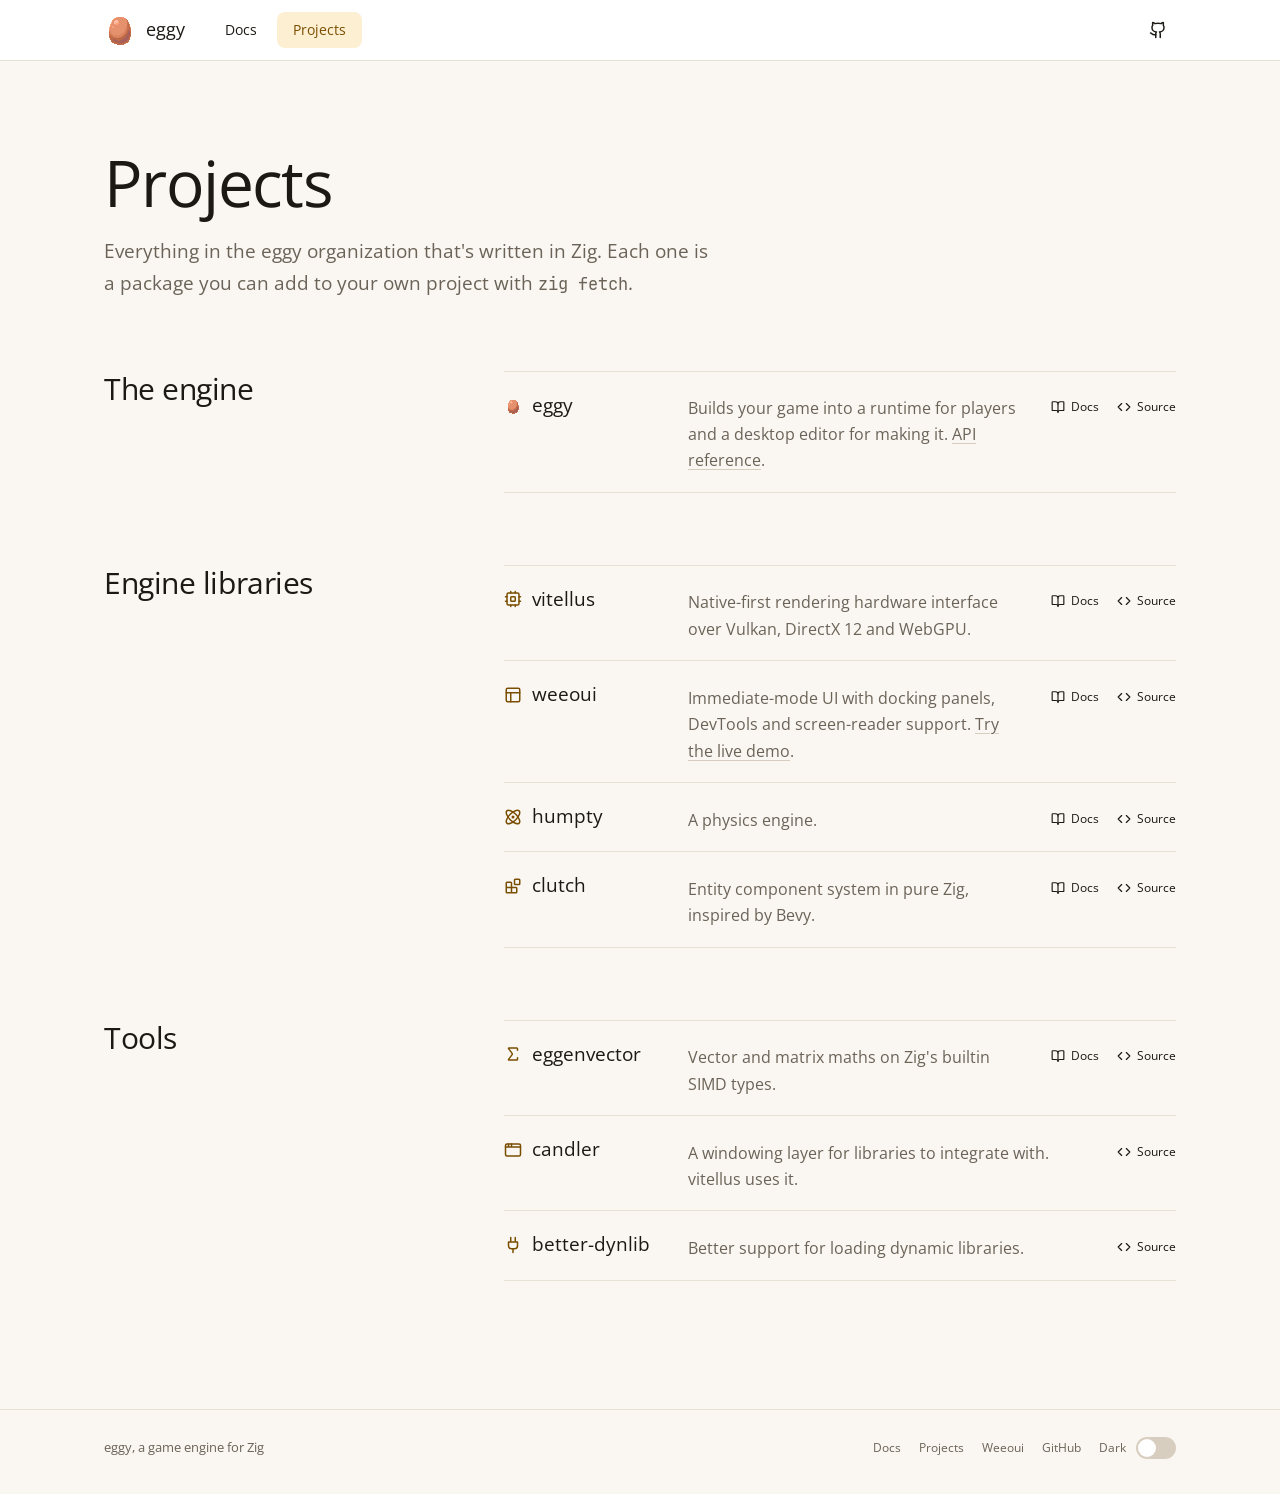
==== projects.html @ 6125e794 "Add the eggy homepage in weeoui's Yolk theme A home page leading with the editor, and a Projects pag" ====
<!doctype html>
<html lang="en">
<head>
  <meta charset="utf-8">
  <meta name="viewport" content="width=device-width, initial-scale=1">
  <title>Projects: eggy</title>
  <meta name="description" content="Every Zig project in the eggy organization: the engine, its libraries, and the tools around them.">
  <meta name="theme-color" content="#faf7f2" media="(prefers-color-scheme: light)">
  <meta name="theme-color" content="#15120f" media="(prefers-color-scheme: dark)">
  <link rel="icon" href="assets/icon.svg" type="image/svg+xml">
  <link rel="apple-touch-icon" href="assets/icon.png">
  <link rel="preload" href="assets/fonts/OpenSans-Regular.ttf" as="font" type="font/ttf" crossorigin>
  <link rel="stylesheet" href="style.css">
  <script>
    // Apply a saved theme before first paint; with none saved, the page follows the system.
    try { const saved = localStorage.getItem('theme'); if (saved) document.documentElement.dataset.theme = saved; } catch {}
  </script>
</head>
<body>
  <svg class="sprite" aria-hidden="true">
    <symbol id="i-docs" viewBox="0 0 24 24"><path d="M12 7v14"/><path d="M3 18a1 1 0 0 1-1-1V4a1 1 0 0 1 1-1h5a4 4 0 0 1 4 4 4 4 0 0 1 4-4h5a1 1 0 0 1 1 1v13a1 1 0 0 1-1 1h-6a3 3 0 0 0-3 3 3 3 0 0 0-3-3z"/></symbol>
    <symbol id="i-source" viewBox="0 0 24 24"><path d="m16 18 6-6-6-6M8 6l-6 6 6 6"/></symbol>
    <symbol id="i-github" viewBox="0 0 24 24"><path d="M15 22v-4a4.8 4.8 0 0 0-1-3.5c3 0 6-2 6-5.5.08-1.25-.27-2.48-1-3.5.28-1.15.28-2.35 0-3.5 0 0-1 0-3 1.5-2.64-.5-5.36-.5-8 0C6 2 5 2 5 2c-.3 1.15-.3 2.35 0 3.5A5.4 5.4 0 0 0 4 9c0 3.5 3 5.5 6 5.5-.39.49-.68 1.05-.85 1.65-.17.6-.22 1.23-.15 1.85v4"/><path d="M9 18c-4.51 2-5-2-7-2"/></symbol>
    <symbol id="i-vitellus" viewBox="0 0 24 24"><rect width="16" height="16" x="4" y="4" rx="2"/><rect width="6" height="6" x="9" y="9" rx="1"/><path d="M15 2v2M15 20v2M2 15h2M2 9h2M20 15h2M20 9h2M9 2v2M9 20v2"/></symbol>
    <symbol id="i-weeoui" viewBox="0 0 24 24"><rect width="18" height="18" x="3" y="3" rx="2"/><path d="M3 9h18M9 21V9"/></symbol>
    <symbol id="i-humpty" viewBox="0 0 24 24"><circle cx="12" cy="12" r="1"/><path d="M20.2 20.2c2.04-2.03.02-7.36-4.5-11.9-4.54-4.52-9.87-6.54-11.9-4.5-2.04 2.03-.02 7.36 4.5 11.9 4.54 4.52 9.87 6.54 11.9 4.5Z"/><path d="M15.7 15.7c4.52-4.54 6.54-9.87 4.5-11.9-2.03-2.04-7.36-.02-11.9 4.5-4.52 4.54-6.54 9.87-4.5 11.9 2.03 2.04 7.36.02 11.9-4.5Z"/></symbol>
    <symbol id="i-clutch" viewBox="0 0 24 24"><rect width="7" height="7" x="14" y="3" rx="1"/><path d="M10 21V8a1 1 0 0 0-1-1H4a1 1 0 0 0-1 1v12a1 1 0 0 0 1 1h12a1 1 0 0 0 1-1v-5a1 1 0 0 0-1-1H3"/></symbol>
    <symbol id="i-eggenvector" viewBox="0 0 24 24"><path d="M18 7V5a1 1 0 0 0-1-1H6.5a.5.5 0 0 0-.4.8l4.5 6a2 2 0 0 1 0 2.4l-4.5 6a.5.5 0 0 0 .4.8H17a1 1 0 0 0 1-1v-2"/></symbol>
    <symbol id="i-candler" viewBox="0 0 24 24"><rect x="2" y="4" width="20" height="16" rx="2"/><path d="M10 4v4M2 8h20M6 4v4"/></symbol>
    <symbol id="i-better-dynlib" viewBox="0 0 24 24"><path d="M12 22v-5M9 8V2M15 8V2M18 8v5a4 4 0 0 1-4 4h-4a4 4 0 0 1-4-4V8Z"/></symbol>
  </svg>
  <header class="titlebar">
    <div class="wrap">
      <a class="brand" href="index.html"><img src="assets/icon.svg" alt="" width="32" height="32">eggy</a>
      <nav aria-label="Main">
        <a class="btn btn-ghost" href="https://eggyengine.github.io/eggy/">Docs</a>
        <a class="btn btn-ghost" href="projects.html" aria-current="page">Projects</a>
      </nav>
      <a class="btn btn-ghost btn-icon" href="https://github.com/eggyengine" aria-label="eggy on GitHub"><svg class="i" aria-hidden="true"><use href="#i-github"/></svg></a>
    </div>
  </header>

  <main>
    <section class="page-head">
      <div class="wrap">
        <h1>Projects</h1>
        <p class="lead">Everything in the eggy organization that's written in Zig. Each one is a package you can add to your own project with <code>zig fetch</code>.</p>
      </div>
    </section>

    <section class="section">
      <div class="wrap">
        <h2>The engine</h2>
        <div class="body">
          <ul class="projects">
            <li>
              <h3><img class="i" src="assets/icon.svg" alt="" width="16" height="16">eggy</h3>
              <p>Builds your game into a runtime for players and a desktop editor for making it. <a href="https://eggyengine.github.io/eggy/api/">API reference</a>.</p>
              <div class="links"><a class="btn btn-ghost btn-sm" href="https://eggyengine.github.io/eggy/"><svg class="i" aria-hidden="true"><use href="#i-docs"/></svg>Docs</a><a class="btn btn-ghost btn-sm" href="https://github.com/eggyengine/eggy"><svg class="i" aria-hidden="true"><use href="#i-source"/></svg>Source</a></div>
            </li>
          </ul>
        </div>
      </div>
    </section>

    <section class="section">
      <div class="wrap">
        <h2>Engine libraries</h2>
        <div class="body">
          <ul class="projects">
            <li>
              <h3><svg class="i" aria-hidden="true"><use href="#i-vitellus"/></svg>vitellus</h3>
              <p>Native-first rendering hardware interface over Vulkan, DirectX 12 and WebGPU.</p>
              <div class="links"><a class="btn btn-ghost btn-sm" href="https://eggyengine.github.io/vitellus/"><svg class="i" aria-hidden="true"><use href="#i-docs"/></svg>Docs</a><a class="btn btn-ghost btn-sm" href="https://github.com/eggyengine/vitellus"><svg class="i" aria-hidden="true"><use href="#i-source"/></svg>Source</a></div>
            </li>
            <li>
              <h3><svg class="i" aria-hidden="true"><use href="#i-weeoui"/></svg>weeoui</h3>
              <p>Immediate-mode UI with docking panels, DevTools and screen-reader support. <a href="https://eggyengine.github.io/weeoui/demo/">Try the live demo</a>.</p>
              <div class="links"><a class="btn btn-ghost btn-sm" href="https://eggyengine.github.io/weeoui/"><svg class="i" aria-hidden="true"><use href="#i-docs"/></svg>Docs</a><a class="btn btn-ghost btn-sm" href="https://github.com/eggyengine/weeoui"><svg class="i" aria-hidden="true"><use href="#i-source"/></svg>Source</a></div>
            </li>
            <li>
              <h3><svg class="i" aria-hidden="true"><use href="#i-humpty"/></svg>humpty</h3>
              <p>A physics engine.</p>
              <div class="links"><a class="btn btn-ghost btn-sm" href="https://eggyengine.github.io/humpty/"><svg class="i" aria-hidden="true"><use href="#i-docs"/></svg>Docs</a><a class="btn btn-ghost btn-sm" href="https://github.com/eggyengine/humpty"><svg class="i" aria-hidden="true"><use href="#i-source"/></svg>Source</a></div>
            </li>
            <li>
              <h3><svg class="i" aria-hidden="true"><use href="#i-clutch"/></svg>clutch</h3>
              <p>Entity component system in pure Zig, inspired by Bevy.</p>
              <div class="links"><a class="btn btn-ghost btn-sm" href="https://eggyengine.github.io/clutch/"><svg class="i" aria-hidden="true"><use href="#i-docs"/></svg>Docs</a><a class="btn btn-ghost btn-sm" href="https://github.com/eggyengine/clutch"><svg class="i" aria-hidden="true"><use href="#i-source"/></svg>Source</a></div>
            </li>
          </ul>
        </div>
      </div>
    </section>

    <section class="section">
      <div class="wrap">
        <h2>Tools</h2>
        <div class="body">
          <ul class="projects">
            <li>
              <h3><svg class="i" aria-hidden="true"><use href="#i-eggenvector"/></svg>eggenvector</h3>
              <p>Vector and matrix maths on Zig's builtin SIMD types.</p>
              <div class="links"><a class="btn btn-ghost btn-sm" href="https://eggyengine.github.io/eggenvector/"><svg class="i" aria-hidden="true"><use href="#i-docs"/></svg>Docs</a><a class="btn btn-ghost btn-sm" href="https://github.com/eggyengine/eggenvector"><svg class="i" aria-hidden="true"><use href="#i-source"/></svg>Source</a></div>
            </li>
            <li>
              <h3><svg class="i" aria-hidden="true"><use href="#i-candler"/></svg>candler</h3>
              <p>A windowing layer for libraries to integrate with. vitellus uses it.</p>
              <div class="links"><a class="btn btn-ghost btn-sm" href="https://github.com/eggyengine/candler"><svg class="i" aria-hidden="true"><use href="#i-source"/></svg>Source</a></div>
            </li>
            <li>
              <h3><svg class="i" aria-hidden="true"><use href="#i-better-dynlib"/></svg>better-dynlib</h3>
              <p>Better support for loading dynamic libraries.</p>
              <div class="links"><a class="btn btn-ghost btn-sm" href="https://github.com/eggyengine/better-dynlib"><svg class="i" aria-hidden="true"><use href="#i-source"/></svg>Source</a></div>
            </li>
          </ul>
        </div>
      </div>
    </section>
  </main>

  <footer class="site-footer">
    <div class="wrap">
      <span>eggy, a game engine for Zig</span>
      <nav aria-label="Footer">
        <a class="btn btn-ghost btn-sm" href="https://eggyengine.github.io/eggy/">Docs</a>
        <a class="btn btn-ghost btn-sm" href="projects.html">Projects</a>
        <a class="btn btn-ghost btn-sm" href="https://eggyengine.github.io/weeoui/">Weeoui</a>
        <a class="btn btn-ghost btn-sm" href="https://github.com/eggyengine">GitHub</a>
        <button class="toggle" id="theme-toggle" role="switch" aria-checked="false" aria-label="Dark theme">
          <span class="label">Dark</span><span class="track"></span>
        </button>
      </nav>
    </div>
  </footer>

  <script src="site.js"></script>
</body>
</html>
---- style.css ----
/* The weeoui "Yolk" theme (eggy/src/weeoui/src/types.zig), as CSS custom properties. */
@font-face {
  font-family: "Open Sans";
  src: url("assets/fonts/OpenSans-Regular.ttf") format("truetype");
  font-display: swap;
}
@font-face {
  font-family: "JetBrains Mono";
  src: url("assets/fonts/JetBrainsMono-Regular.ttf") format("truetype");
  font-display: swap;
}

:root {
  --background: #faf7f2;
  --foreground: #1c1915;
  --card: #ffffff;
  --primary: #f2b233;
  --primary-foreground: #1c1915;
  --secondary: #f3eee6;
  --muted: #f3eee6;
  --muted-foreground: #6b6358;
  --accent: #fcefd2;
  --accent-foreground: #7a4e00;
  --border: #e8e1d6;
  --input: #d8cebf;
  --ring: #e6a019;

  --radius: 10px;
  --radius-sm: calc(var(--radius) * 0.6);
  --radius-md: calc(var(--radius) * 0.8);
  --radius-lg: var(--radius);

  /* weeoui's control text sizes; prose on the site is set larger for reading. */
  --ui-text: 14px;
  --ui-text-sm: 13px;
  --measure: 38rem;
  color-scheme: light;
}

@media (prefers-color-scheme: dark) {
  :root:not([data-theme="light"]) {
    --background: #15120f;
    --foreground: #f3eee6;
    --card: #1e1a16;
    --primary: #f5be4a;
    --primary-foreground: #1a1611;
    --secondary: #29241f;
    --muted: #29241f;
    --muted-foreground: #a69c8f;
    --accent: #3a2e14;
    --accent-foreground: #f5c969;
    --border: #2e2823;
    --input: #433b32;
    --ring: #f5be4a;
    color-scheme: dark;
  }
}
:root[data-theme="dark"] {
  --background: #15120f;
  --foreground: #f3eee6;
  --card: #1e1a16;
  --primary: #f5be4a;
  --primary-foreground: #1a1611;
  --secondary: #29241f;
  --muted: #29241f;
  --muted-foreground: #a69c8f;
  --accent: #3a2e14;
  --accent-foreground: #f5c969;
  --border: #2e2823;
  --input: #433b32;
  --ring: #f5be4a;
  color-scheme: dark;
}

* { box-sizing: border-box; }

/* Scroll thumbs in muted_foreground over the border color, as scroll.zig draws them. */
html { -webkit-text-size-adjust: 100%; scrollbar-color: var(--muted-foreground) var(--border); }

body {
  margin: 0;
  background: var(--background);
  color: var(--foreground);
  font: 16px/1.65 "Open Sans", system-ui, sans-serif;
}

/* weeoui renders a single regular weight; hierarchy comes from size and colour. */
h1, h2, h3 { font-weight: 400; margin: 0; text-wrap: balance; }
p { margin: 0; }
a { color: inherit; text-decoration: underline; text-decoration-color: var(--input); text-underline-offset: 3px; }
a:hover { text-decoration-color: currentColor; }
code, pre { font-family: "JetBrains Mono", ui-monospace, monospace; font-size: 0.875em; }

:focus-visible { outline: 2px solid var(--ring); outline-offset: 2px; border-radius: var(--radius-sm); }
::selection { background: color-mix(in srgb, var(--ring) 35%, transparent); }

/* The logo is pixel art: keep its pixels square at every size. */
img[src$="icon.svg"], img[src$="icon.png"] { image-rendering: pixelated; }

.wrap { max-width: 1120px; margin: 0 auto; padding: 0 24px; }

/* Menu bar, like weeoui's menubar: ghost triggers at the default button size. */
.titlebar { background: var(--card); border-bottom: 1px solid var(--border); }
.titlebar .wrap { display: flex; align-items: center; gap: 4px; height: 60px; }
.brand { display: flex; align-items: center; gap: 10px; margin-right: 20px; font-size: 18px; text-decoration: none; }
.brand img { width: 32px; height: 32px; }
.titlebar nav { display: flex; gap: 4px; flex: 1; min-width: 0; }

/* Buttons: shadcn variants, drawn as weeoui's button.zig draws them. */
.btn {
  display: inline-flex;
  align-items: center;
  justify-content: center;
  gap: 8px;
  height: 36px;
  padding: 0 16px;
  border: 0;
  border-radius: var(--radius-md);
  background: transparent;
  color: var(--foreground);
  font: inherit;
  font-size: var(--ui-text);
  line-height: 1;
  white-space: nowrap;
  text-decoration: none;
  cursor: pointer;
}
.btn svg { width: 16px; height: 16px; flex: none; }
.btn-sm { height: 28px; padding: 0 8px; font-size: 12px; }
.btn-icon { width: 36px; padding: 0; }
.btn-icon svg { width: 18px; height: 18px; }
/* The darker 1px lip under the fill gives the flat button some depth. */
.btn-default {
  background: var(--primary);
  color: var(--primary-foreground);
  box-shadow: inset 0 -1px 0 color-mix(in srgb, var(--primary) 82%, black);
}
.btn-default:hover { background: color-mix(in srgb, var(--primary) 92%, black); }
.btn-outline { background: var(--card); box-shadow: inset 0 0 0 1px var(--input); }
.btn-outline:hover, .btn-ghost:hover { background: var(--accent); color: var(--accent-foreground); }
.btn-ghost[aria-current="page"] { background: var(--accent); color: var(--accent-foreground); }

/* Hero: a plain statement, then the editor itself. */
.hero { padding: 88px 0 0; }
.hero h1 { font-size: clamp(40px, 6.4vw, 72px); line-height: 1.05; letter-spacing: -0.025em; max-width: 14em; }
.hero .lead { margin-top: 24px; max-width: var(--measure); font-size: 19px; color: var(--muted-foreground); }
.actions { display: flex; flex-wrap: wrap; align-items: center; gap: 8px 12px; margin-top: 32px; }
.actions .note { font-size: var(--ui-text); color: var(--muted-foreground); padding: 0 4px; }

.shot { margin: 64px 0 0; }
.shot img {
  display: block;
  width: 100%;
  height: auto;
  border-radius: var(--radius-lg);
  border: 1px solid var(--border);
  box-shadow: 0 1px 0 var(--border), 0 24px 48px -24px rgb(28 25 21 / 0.35);
}
.shot figcaption { margin-top: 12px; font-size: var(--ui-text); color: var(--muted-foreground); }

/* Sections share one rhythm: a heading column beside the content on wide screens. */
.section { padding: 112px 0 0; }
.section > .wrap { display: grid; grid-template-columns: minmax(0, 1fr) minmax(0, 2fr); gap: 24px 64px; }
.section h2 { font-size: 30px; line-height: 1.2; letter-spacing: -0.015em; }
.section .body { display: grid; gap: 20px; max-width: 46rem; }
.section .body > p { max-width: var(--measure); }
.muted { color: var(--muted-foreground); }

/* Code: a card with a weeoui tab strip (dock.zig: a muted track holding card-coloured tabs). */
.code { background: var(--card); border: 1px solid var(--border); border-radius: var(--radius-lg); overflow: hidden; }
.code .tabs { display: flex; gap: 2px; padding: 3px; margin: 6px; background: var(--muted); border-radius: var(--radius-lg); width: fit-content; max-width: calc(100% - 12px); overflow-x: auto; }
.code .tab {
  height: 24px;
  padding: 0 10px;
  border: 0;
  border-radius: var(--radius-sm);
  background: transparent;
  color: var(--muted-foreground);
  font: inherit;
  font-size: var(--ui-text-sm);
  white-space: nowrap;
  cursor: pointer;
}
.code .tab:hover { color: var(--foreground); }
.code .tab[aria-selected="true"] { background: var(--card); color: var(--foreground); box-shadow: inset 0 0 0 1px var(--border); }
.code pre { margin: 0; padding: 14px 18px 18px; font-size: 13px; line-height: 1.7; overflow-x: auto; scrollbar-width: thin; }
.code pre[hidden] { display: none; }
.tok-k { color: var(--accent-foreground); }
.tok-s { color: color-mix(in srgb, var(--ring) 70%, var(--foreground)); }
.tok-c { color: var(--muted-foreground); }

.commands { display: grid; grid-template-columns: max-content 1fr; gap: 6px 20px; margin: 0; }
.commands dt code { color: var(--foreground); }
.commands dd { margin: 0; color: var(--muted-foreground); }

/* Project list: one row per package, name beside what it does, links at the end. */
.projects { list-style: none; margin: 0; padding: 0; border-top: 1px solid var(--border); }
.projects li { display: grid; grid-template-columns: 10rem minmax(0, 1fr) auto; gap: 4px 24px; align-items: baseline; padding: 18px 0; border-bottom: 1px solid var(--border); }
.projects h3 { font-size: 19px; }
.projects p { color: var(--muted-foreground); }
.projects .links { display: flex; gap: 2px; margin-right: -8px; }
.more { font-size: var(--ui-text); }

/* Projects page */
.page-head { padding: 88px 0 0; }
.page-head h1 { font-size: clamp(40px, 6vw, 64px); line-height: 1.05; letter-spacing: -0.025em; }
.page-head .lead { margin-top: 20px; max-width: var(--measure); font-size: 19px; color: var(--muted-foreground); }
.page-head ~ .section { padding-top: 72px; }

/* Theme switch: the toggle.zig switch, a 40x22 track with an 18px white knob. */
.toggle {
  display: inline-flex;
  align-items: center;
  gap: 10px;
  height: 28px;
  padding: 0 4px 0 8px;
  border: 0;
  border-radius: var(--radius-md);
  background: transparent;
  color: var(--muted-foreground);
  font: inherit;
  font-size: 12px;
  cursor: pointer;
}
.toggle:hover { background: var(--accent); color: var(--accent-foreground); }
.toggle .track { position: relative; width: 40px; height: 22px; border-radius: 11px; background: var(--input); transition: background 0.15s; }
.toggle .track::after {
  content: "";
  position: absolute;
  top: 2px;
  left: 2px;
  width: 18px;
  height: 18px;
  border-radius: 9px;
  background: #fff;
  transition: transform 0.15s;
}
.toggle[aria-checked="true"] .track { background: var(--primary); }
.toggle[aria-checked="true"] .track::after { transform: translateX(18px); }

.site-footer { margin-top: 128px; border-top: 1px solid var(--border); padding: 24px 0 32px; }
.site-footer .wrap { display: flex; justify-content: space-between; align-items: center; gap: 16px; flex-wrap: wrap; font-size: var(--ui-text-sm); color: var(--muted-foreground); }
.site-footer nav { display: flex; align-items: center; gap: 2px; margin-right: -4px; flex-wrap: wrap; }
.site-footer .btn { color: var(--muted-foreground); }

@media (prefers-reduced-motion: reduce) {
  .toggle .track, .toggle .track::after { transition: none; }
}

@media (max-width: 860px) {
  .section { padding-top: 80px; }
  .section > .wrap { grid-template-columns: minmax(0, 1fr); }
  .projects li { grid-template-columns: minmax(0, 1fr) auto; }
  .projects li p { grid-column: 1 / -1; grid-row: 2; }
}

@media (max-width: 560px) {
  .wrap { padding: 0 16px; }
  .hero, .page-head { padding-top: 48px; }
  .hero .lead, .page-head .lead { font-size: 17px; }
  .shot { margin-top: 40px; margin-right: -16px; }
  .shot img { border-radius: var(--radius-lg) 0 0 var(--radius-lg); border-right: 0; }
  .brand { margin-right: 8px; }
  .commands { grid-template-columns: minmax(0, 1fr); }
  .commands dd { margin-bottom: 8px; }
}

/* Icons: Lucide, as weeoui ships them, drawn from a sprite at the top of each page. */
.sprite { display: none; }
.i { width: 16px; height: 16px; flex: none; fill: none; stroke: currentColor; stroke-width: 2; stroke-linecap: round; stroke-linejoin: round; }
.btn-sm .i { width: 14px; height: 14px; }
.btn-icon .i { width: 18px; height: 18px; }
.projects h3 { display: flex; align-items: center; gap: 10px; }
.projects h3 .i { width: 18px; height: 18px; color: var(--accent-foreground); }
.projects h3 img.i { width: 16px; height: 16px; margin: 0 1px; }
.projects .links .btn { gap: 6px; }
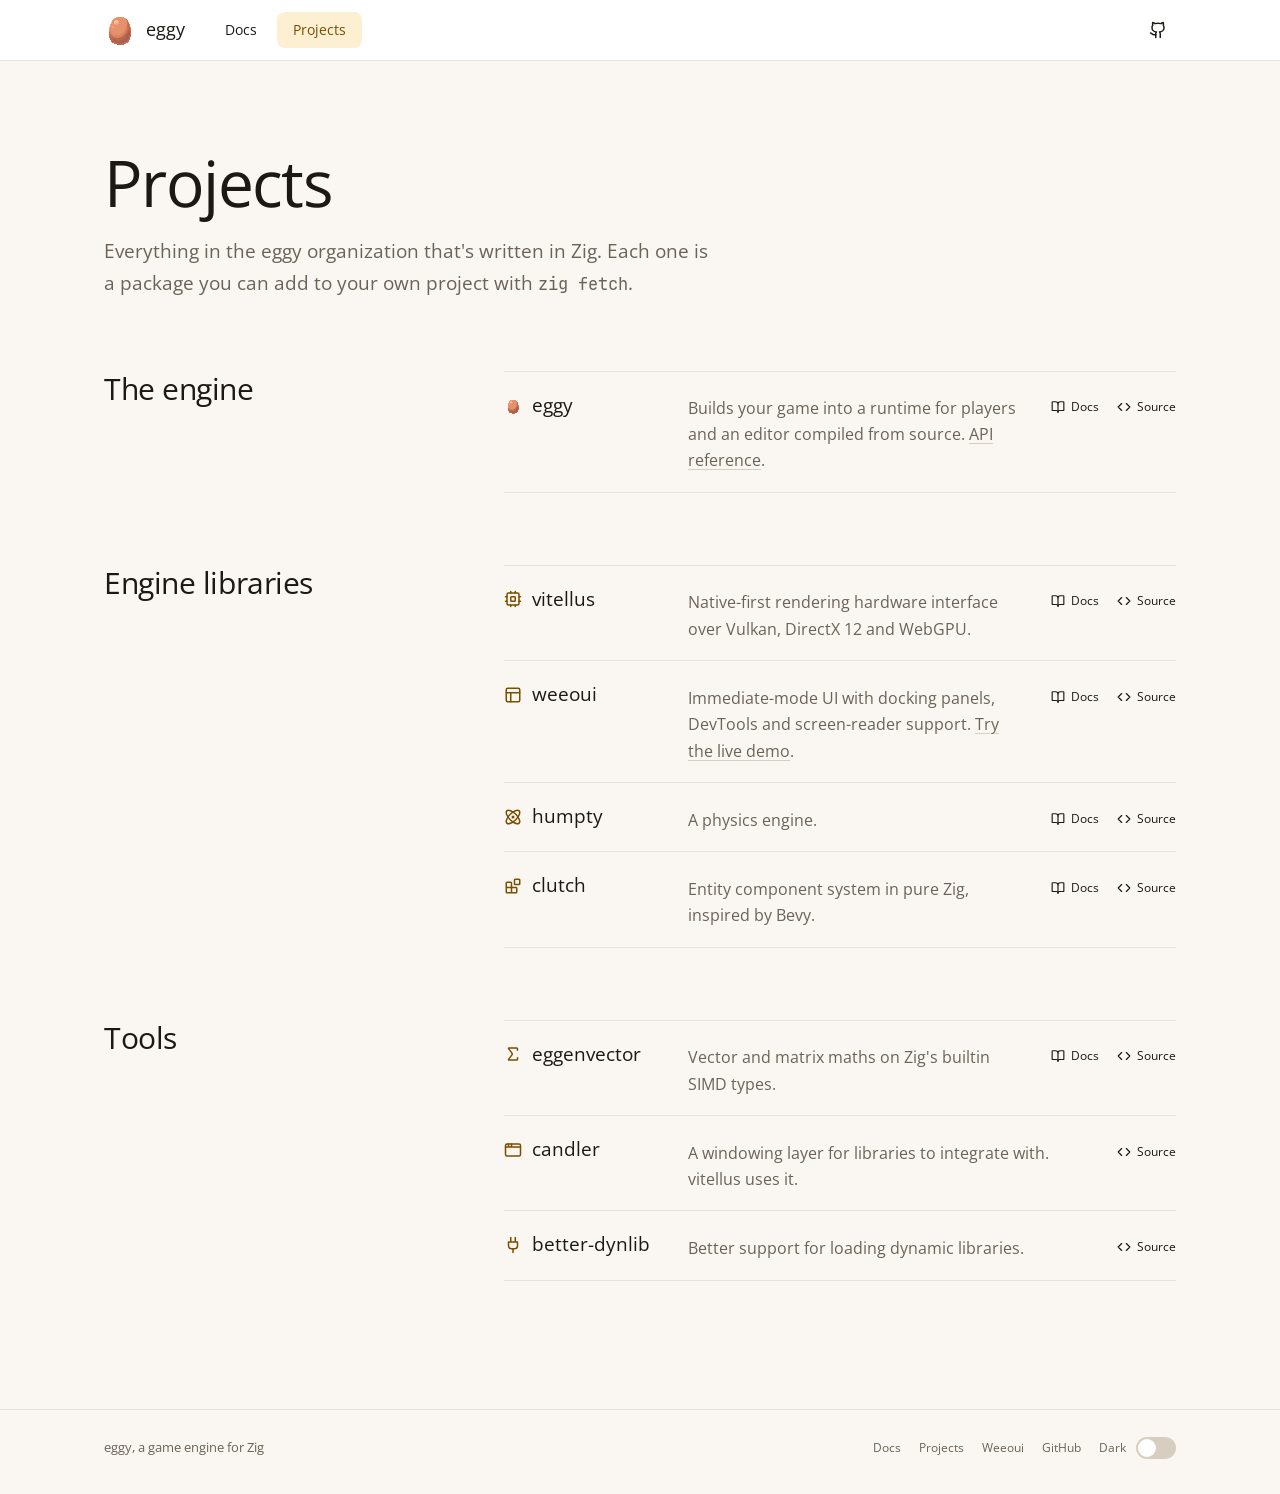
==== commit 3480b8a9: "Add the get-started script and say the game compiles its own editor. The script is there because the" ====
--- a/projects.html
+++ b/projects.html
@@ -55,7 +55,7 @@
           <ul class="projects">
             <li>
               <h3><img class="i" src="assets/icon.svg" alt="" width="16" height="16">eggy</h3>
-              <p>Builds your game into a runtime for players and a desktop editor for making it. <a href="https://eggyengine.github.io/eggy/api/">API reference</a>.</p>
+              <p>Builds your game into a runtime for players and an editor compiled from source. <a href="https://eggyengine.github.io/eggy/api/">API reference</a>.</p>
               <div class="links"><a class="btn btn-ghost btn-sm" href="https://eggyengine.github.io/eggy/"><svg class="i" aria-hidden="true"><use href="#i-docs"/></svg>Docs</a><a class="btn btn-ghost btn-sm" href="https://github.com/eggyengine/eggy"><svg class="i" aria-hidden="true"><use href="#i-source"/></svg>Source</a></div>
             </li>
           </ul>
--- a/style.css
+++ b/style.css
@@ -145,7 +145,10 @@
 .hero h1 { font-size: clamp(40px, 6.4vw, 72px); line-height: 1.05; letter-spacing: -0.025em; max-width: 14em; }
 .hero .lead { margin-top: 24px; max-width: var(--measure); font-size: 19px; color: var(--muted-foreground); }
 .actions { display: flex; flex-wrap: wrap; align-items: center; gap: 8px 12px; margin-top: 32px; }
-.actions .note { font-size: var(--ui-text); color: var(--muted-foreground); padding: 0 4px; }
+.note { font-size: var(--ui-text); color: var(--muted-foreground); }
+.actions .note { padding: 0 4px; }
+.hero .code { margin-top: 28px; }
+.hero .code + .note { margin-top: 10px; }
 
 .shot { margin: 64px 0 0; }
 .shot img {
